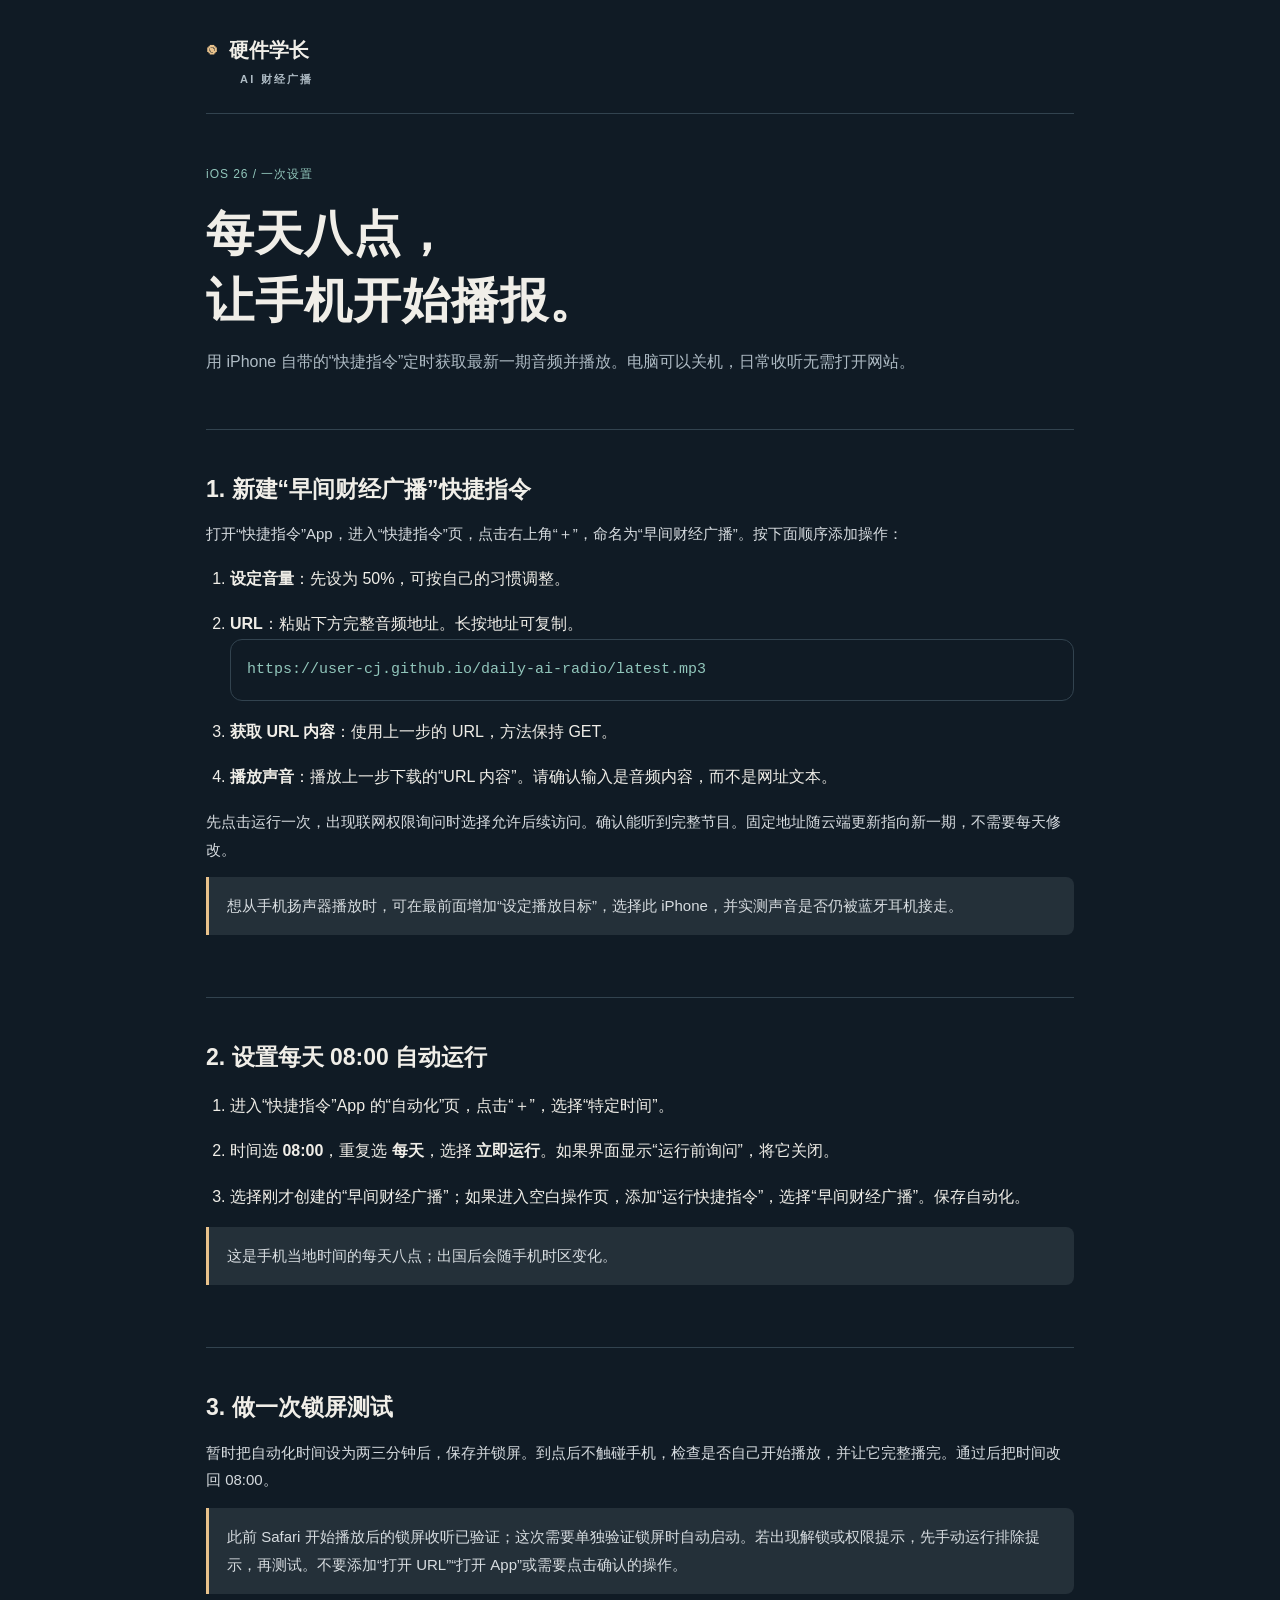
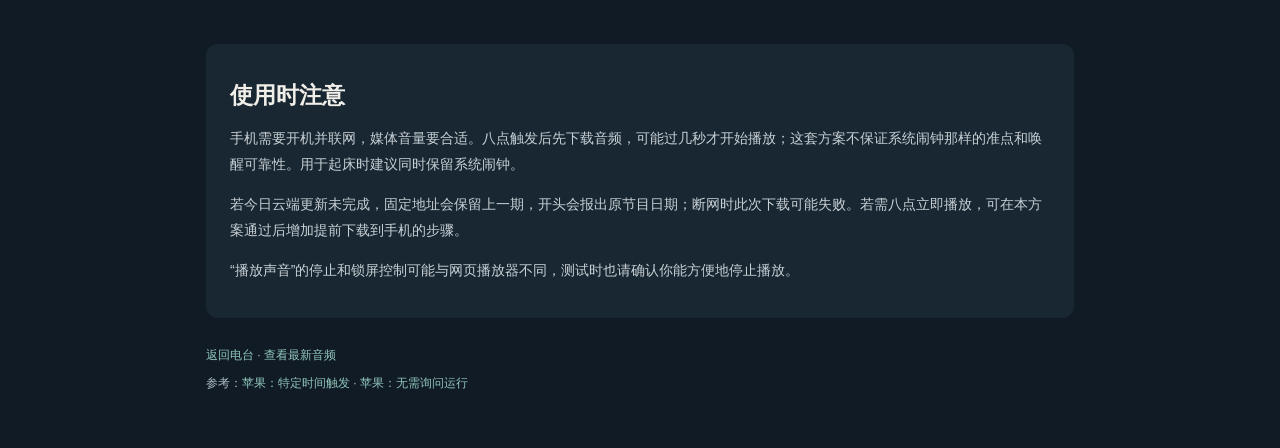
==== site/shortcuts.html @ 3b350118 "Add latest audio endpoint and iPhone daily playback setup" ====
<!doctype html>
<html lang="zh-CN">
<head><meta charset="utf-8"><meta name="viewport" content="width=device-width, initial-scale=1, viewport-fit=cover"><meta name="theme-color" content="#101b25"><title>每天八点自动播放 · 硬件学长</title><link rel="icon" href="icon.svg" type="image/svg+xml"><link rel="stylesheet" href="style.css"><style>ol{padding-left:1.5em}li{margin:16px 0}code{overflow-wrap:anywhere;color:var(--mint)}.address{display:block;padding:16px;border:1px solid var(--line);border-radius:12px;font-size:15px;user-select:all}h1{font-size:clamp(30px,6vw,48px)}article{margin-top:18px}</style></head>
<body><main>
<header><a class="brand" href="./"><span class="mark">◉</span> 硬件学长<span class="small">AI 财经广播</span></a></header>
<section class="hero"><div class="eyebrow">iOS 26 / 一次设置</div><h1>每天八点，<br>让手机开始播报。</h1><p class="lead">用 iPhone 自带的“快捷指令”定时获取最新一期音频并播放。电脑可以关机，日常收听无需打开网站。</p></section>
<article><h2>1. 新建“早间财经广播”快捷指令</h2><p>打开“快捷指令”App，进入“快捷指令”页，点击右上角“＋”，命名为“早间财经广播”。按下面顺序添加操作：</p>
<ol><li><b>设定音量</b>：先设为 50%，可按自己的习惯调整。</li><li><b>URL</b>：粘贴下方完整音频地址。长按地址可复制。<code class="address">https://user-cj.github.io/daily-ai-radio/latest.mp3</code></li><li><b>获取 URL 内容</b>：使用上一步的 URL，方法保持 GET。</li><li><b>播放声音</b>：播放上一步下载的“URL 内容”。请确认输入是音频内容，而不是网址文本。</li></ol>
<p>先点击运行一次，出现联网权限询问时选择允许后续访问。确认能听到完整节目。固定地址随云端更新指向新一期，不需要每天修改。</p><p>想从手机扬声器播放时，可在最前面增加“设定播放目标”，选择此 iPhone，并实测声音是否仍被蓝牙耳机接走。</p></article>
<article><h2>2. 设置每天 08:00 自动运行</h2><ol><li>进入“快捷指令”App 的“自动化”页，点击“＋”，选择“特定时间”。</li><li>时间选 <b>08:00</b>，重复选 <b>每天</b>，选择 <b>立即运行</b>。如果界面显示“运行前询问”，将它关闭。</li><li>选择刚才创建的“早间财经广播”；如果进入空白操作页，添加“运行快捷指令”，选择“早间财经广播”。保存自动化。</li></ol><p>这是手机当地时间的每天八点；出国后会随手机时区变化。</p></article>
<article><h2>3. 做一次锁屏测试</h2><p>暂时把自动化时间设为两三分钟后，保存并锁屏。到点后不触碰手机，检查是否自己开始播放，并让它完整播完。通过后把时间改回 08:00。</p><p>此前 Safari 开始播放后的锁屏收听已验证；这次需要单独验证锁屏时自动启动。若出现解锁或权限提示，先手动运行排除提示，再测试。不要添加“打开 URL”“打开 App”或需要点击确认的操作。</p></article>
<section class="coverage"><h2>使用时注意</h2><p>手机需要开机并联网，媒体音量要合适。八点触发后先下载音频，可能过几秒才开始播放；这套方案不保证系统闹钟那样的准点和唤醒可靠性。用于起床时建议同时保留系统闹钟。</p><p>若今日云端更新未完成，固定地址会保留上一期，开头会报出原节目日期；断网时此次下载可能失败。若需八点立即播放，可在本方案通过后增加提前下载到手机的步骤。</p><p>“播放声音”的停止和锁屏控制可能与网页播放器不同，测试时也请确认你能方便地停止播放。</p></section>
<footer><p><a href="./">返回电台</a> · <a href="latest.mp3">查看最新音频</a></p><p>参考：<a href="https://support.apple.com/zh-cn/guide/shortcuts/apd932ff833f/ios" target="_blank" rel="noopener noreferrer">苹果：特定时间触发</a> · <a href="https://support.apple.com/zh-cn/guide/shortcuts/apd602971e63/9.0/ios/26" target="_blank" rel="noopener noreferrer">苹果：无需询问运行</a></p></footer>
</main></body></html>
---- site/style.css ----
:root{color-scheme:dark;--bg:#101b25;--panel:#192733;--ink:#f0eee8;--muted:#aebbc4;--accent:#e8c28c;--line:#32434f;--mint:#91c6bb}*{box-sizing:border-box}body{margin:0;background:var(--bg);color:var(--ink);font-family:-apple-system,BlinkMacSystemFont,"Segoe UI","Microsoft YaHei",sans-serif;line-height:1.85}main{max-width:920px;margin:auto;padding:32px 26px 48px}header{display:flex;align-items:center;justify-content:space-between;gap:18px;padding-bottom:24px;border-bottom:1px solid var(--line)}a{color:var(--mint);text-decoration:none}a:hover{text-decoration:underline}.brand{color:var(--ink);font-size:20px;font-weight:700;white-space:nowrap}.mark{color:var(--accent);padding-right:7px}.small{display:block;font-size:11px;letter-spacing:.2em;color:var(--muted);padding-left:34px}.pill{font-size:12px;color:var(--accent);border:1px solid #756143;border-radius:20px;padding:4px 12px;white-space:nowrap}.hero{padding:49px 0 34px}.eyebrow{color:var(--mint);font-size:12px;letter-spacing:.08em;display:flex;justify-content:space-between;gap:10px}h1{font-size:clamp(32px,5.3vw,48px);line-height:1.4;letter-spacing:.02em;margin:14px 0 13px}h2{font-size:23px;line-height:1.5;margin:14px 0}.lead{color:var(--muted);margin:0}.player{border:1px solid #5f5745;border-radius:17px;background:linear-gradient(125deg,#283238,var(--panel));padding:26px}.player h2{font-size:30px;letter-spacing:.02em;margin:10px 0 0}#freshness{font-size:13px;color:var(--accent);margin:0 0 20px}.player audio{display:block;width:100%;margin-bottom:16px}.play-actions{display:flex;align-items:center;gap:22px;flex-wrap:wrap;font-size:13px}.play-actions label{margin-left:auto;color:var(--muted)}select{font:inherit;color:var(--ink);background:var(--bg);border:1px solid var(--line);padding:5px;border-radius:6px}.quiet{font-size:12px;color:var(--muted);margin:19px 0 0}.opening{padding:28px 2px 12px}.opening p,.coverage p{color:#c7d0d5}article{padding:28px 0 30px;border-top:1px solid var(--line)}article .eyebrow time{color:var(--muted);white-space:nowrap}article p{font-size:15px;color:#d7dce0;margin:14px 0}article p b{display:inline-block;min-width:72px;color:var(--accent);font-size:12px;letter-spacing:.09em;padding-right:12px}article p:last-of-type{padding:15px 18px;background:#243039;border-left:3px solid var(--accent);border-radius:0 8px 8px 0}.sources{display:flex;gap:10px 24px;flex-wrap:wrap;font-size:12px;margin-top:18px}.coverage{padding:20px 24px;background:var(--panel);border-radius:12px;margin-top:6px;font-size:14px}.archive{border-block:1px solid var(--line);margin-top:32px;padding:16px 0}summary{cursor:pointer;color:var(--accent)}.archive li{padding:5px}footer{font-size:12px;color:var(--muted);padding-top:20px}footer p{margin:6px 0}@media(max-width:550px){main{padding:22px 18px 30px}header{align-items:flex-start;gap:10px}.brand{font-size:18px}.pill{font-size:10px;padding:4px 8px}.hero{padding:32px 0 26px}.player{padding:20px 17px}.player h2{font-size:27px}.eyebrow{font-size:11px}h2{font-size:21px}article p{font-size:15px;line-height:1.9}.play-actions{gap:14px}.coverage{padding:17px}}
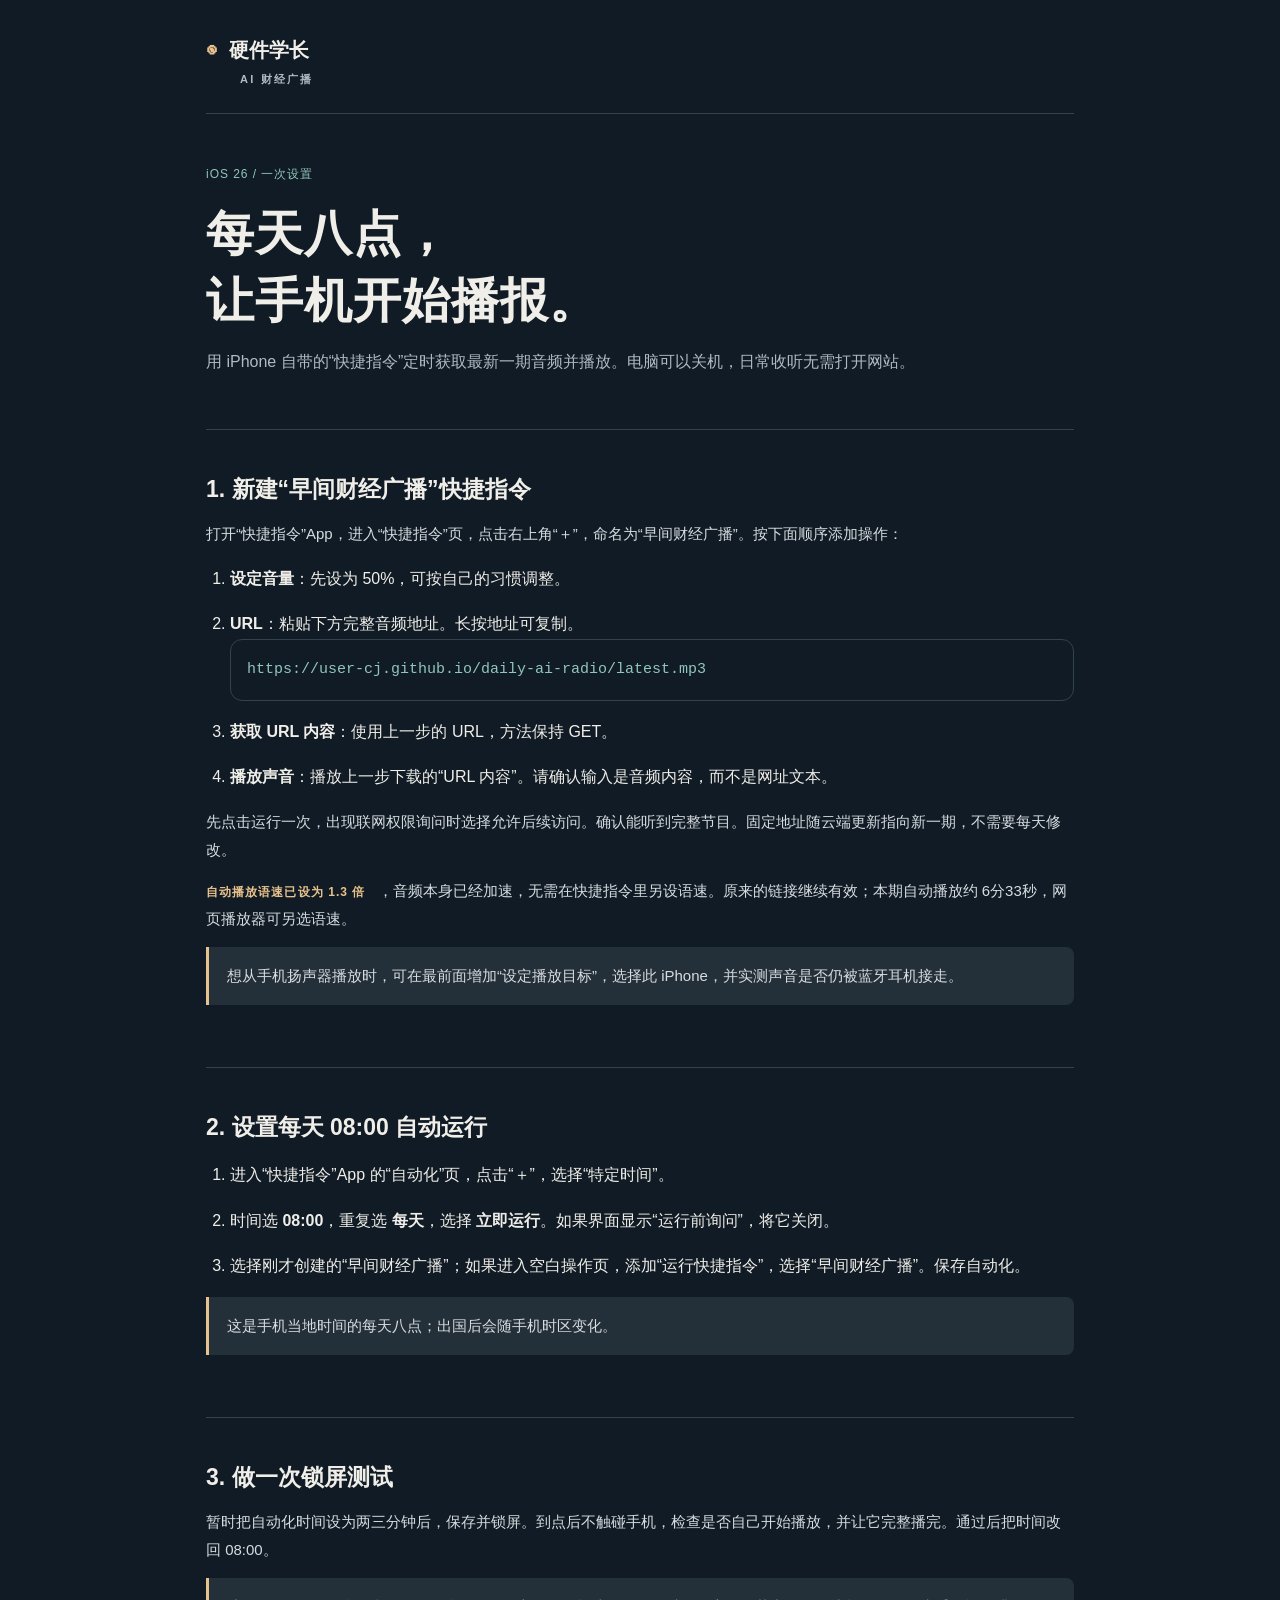
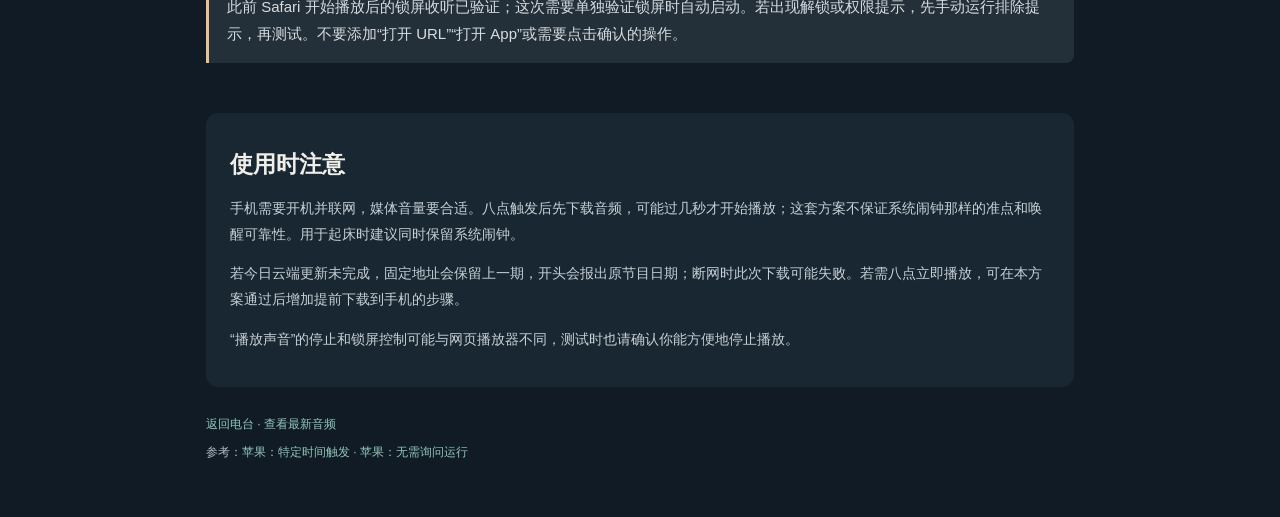
==== commit 8dbbaee1: "Use 1.3x audio for daily iPhone playback" ====
--- a/site/shortcuts.html
+++ b/site/shortcuts.html
@@ -6,7 +6,7 @@
 <section class="hero"><div class="eyebrow">iOS 26 / 一次设置</div><h1>每天八点，<br>让手机开始播报。</h1><p class="lead">用 iPhone 自带的“快捷指令”定时获取最新一期音频并播放。电脑可以关机，日常收听无需打开网站。</p></section>
 <article><h2>1. 新建“早间财经广播”快捷指令</h2><p>打开“快捷指令”App，进入“快捷指令”页，点击右上角“＋”，命名为“早间财经广播”。按下面顺序添加操作：</p>
 <ol><li><b>设定音量</b>：先设为 50%，可按自己的习惯调整。</li><li><b>URL</b>：粘贴下方完整音频地址。长按地址可复制。<code class="address">https://user-cj.github.io/daily-ai-radio/latest.mp3</code></li><li><b>获取 URL 内容</b>：使用上一步的 URL，方法保持 GET。</li><li><b>播放声音</b>：播放上一步下载的“URL 内容”。请确认输入是音频内容，而不是网址文本。</li></ol>
-<p>先点击运行一次，出现联网权限询问时选择允许后续访问。确认能听到完整节目。固定地址随云端更新指向新一期，不需要每天修改。</p><p>想从手机扬声器播放时，可在最前面增加“设定播放目标”，选择此 iPhone，并实测声音是否仍被蓝牙耳机接走。</p></article>
+<p>先点击运行一次，出现联网权限询问时选择允许后续访问。确认能听到完整节目。固定地址随云端更新指向新一期，不需要每天修改。</p><p><b>自动播放语速已设为 1.3 倍</b>，音频本身已经加速，无需在快捷指令里另设语速。原来的链接继续有效；本期自动播放约 6分33秒，网页播放器可另选语速。</p><p>想从手机扬声器播放时，可在最前面增加“设定播放目标”，选择此 iPhone，并实测声音是否仍被蓝牙耳机接走。</p></article>
 <article><h2>2. 设置每天 08:00 自动运行</h2><ol><li>进入“快捷指令”App 的“自动化”页，点击“＋”，选择“特定时间”。</li><li>时间选 <b>08:00</b>，重复选 <b>每天</b>，选择 <b>立即运行</b>。如果界面显示“运行前询问”，将它关闭。</li><li>选择刚才创建的“早间财经广播”；如果进入空白操作页，添加“运行快捷指令”，选择“早间财经广播”。保存自动化。</li></ol><p>这是手机当地时间的每天八点；出国后会随手机时区变化。</p></article>
 <article><h2>3. 做一次锁屏测试</h2><p>暂时把自动化时间设为两三分钟后，保存并锁屏。到点后不触碰手机，检查是否自己开始播放，并让它完整播完。通过后把时间改回 08:00。</p><p>此前 Safari 开始播放后的锁屏收听已验证；这次需要单独验证锁屏时自动启动。若出现解锁或权限提示，先手动运行排除提示，再测试。不要添加“打开 URL”“打开 App”或需要点击确认的操作。</p></article>
 <section class="coverage"><h2>使用时注意</h2><p>手机需要开机并联网，媒体音量要合适。八点触发后先下载音频，可能过几秒才开始播放；这套方案不保证系统闹钟那样的准点和唤醒可靠性。用于起床时建议同时保留系统闹钟。</p><p>若今日云端更新未完成，固定地址会保留上一期，开头会报出原节目日期；断网时此次下载可能失败。若需八点立即播放，可在本方案通过后增加提前下载到手机的步骤。</p><p>“播放声音”的停止和锁屏控制可能与网页播放器不同，测试时也请确认你能方便地停止播放。</p></section>
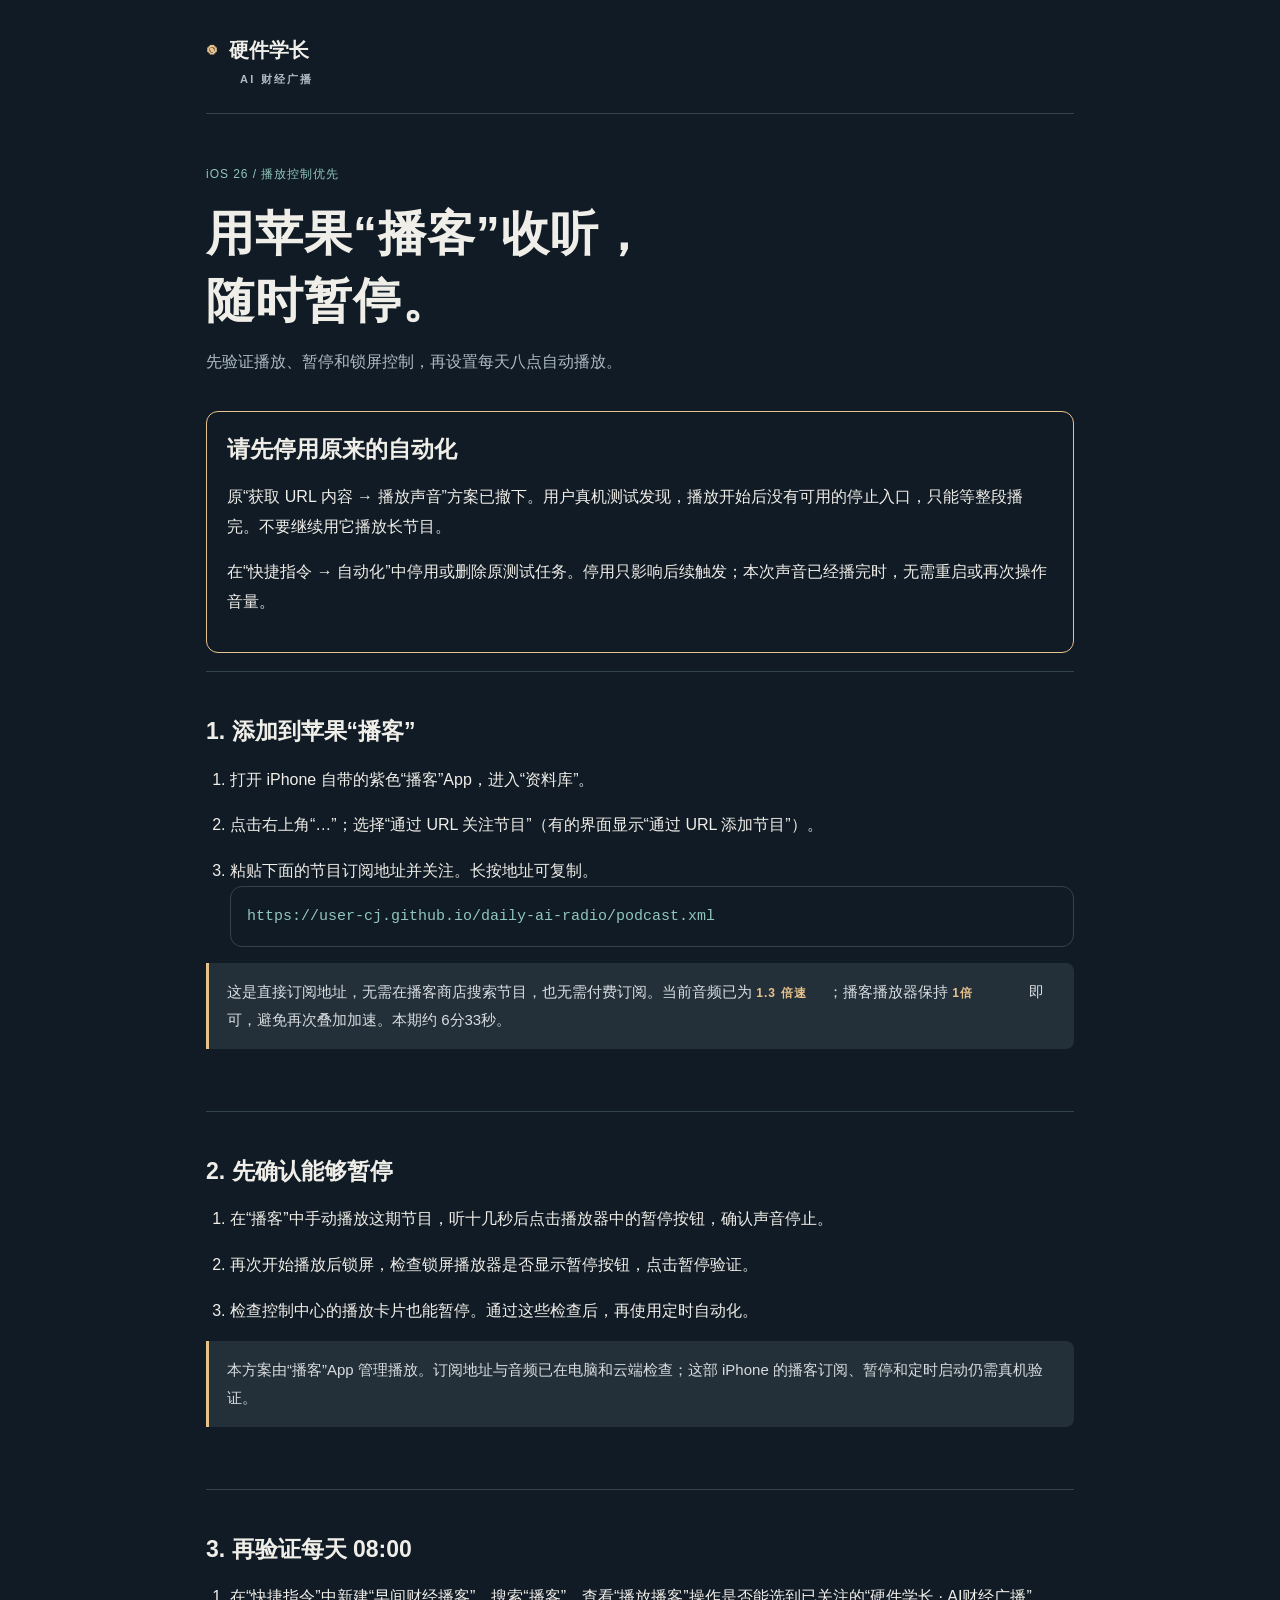
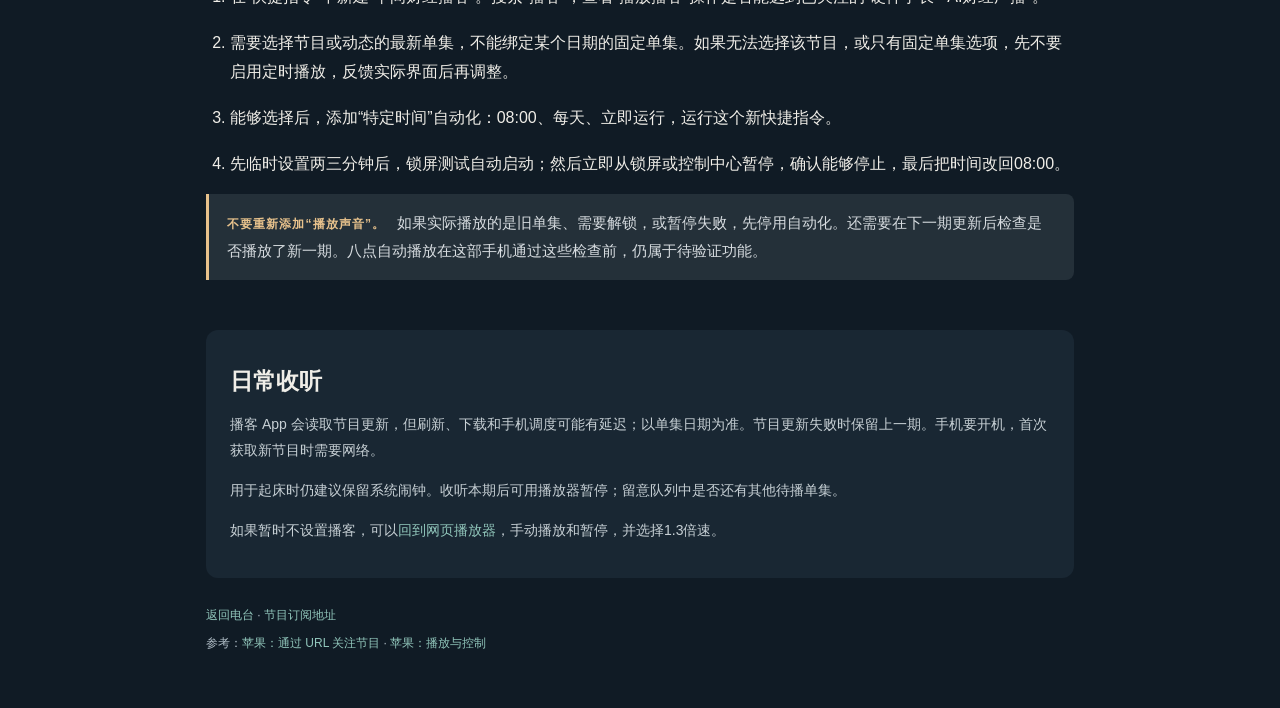
==== commit 8fe683c8: "Add podcast feed and withdraw uncontrolled shortcut playback" ====
--- a/site/shortcuts.html
+++ b/site/shortcuts.html
@@ -1,14 +1,13 @@
 <!doctype html>
 <html lang="zh-CN">
-<head><meta charset="utf-8"><meta name="viewport" content="width=device-width, initial-scale=1, viewport-fit=cover"><meta name="theme-color" content="#101b25"><title>每天八点自动播放 · 硬件学长</title><link rel="icon" href="icon.svg" type="image/svg+xml"><link rel="stylesheet" href="style.css"><style>ol{padding-left:1.5em}li{margin:16px 0}code{overflow-wrap:anywhere;color:var(--mint)}.address{display:block;padding:16px;border:1px solid var(--line);border-radius:12px;font-size:15px;user-select:all}h1{font-size:clamp(30px,6vw,48px)}article{margin-top:18px}</style></head>
+<head><meta charset="utf-8"><meta name="viewport" content="width=device-width, initial-scale=1, viewport-fit=cover"><meta name="theme-color" content="#101b25"><title>苹果播客收听与暂停 · 硬件学长</title><link rel="icon" href="icon.svg" type="image/svg+xml"><link rel="stylesheet" href="style.css"><style>ol{padding-left:1.5em}li{margin:16px 0}code{overflow-wrap:anywhere;color:var(--mint)}.address{display:block;padding:16px;border:1px solid var(--line);border-radius:12px;font-size:15px;user-select:all}h1{font-size:clamp(30px,6vw,48px)}article{margin-top:18px}.notice{border:1px solid var(--accent);padding:20px;border-radius:12px}.notice h2{margin-top:0}</style></head>
 <body><main>
 <header><a class="brand" href="./"><span class="mark">◉</span> 硬件学长<span class="small">AI 财经广播</span></a></header>
-<section class="hero"><div class="eyebrow">iOS 26 / 一次设置</div><h1>每天八点，<br>让手机开始播报。</h1><p class="lead">用 iPhone 自带的“快捷指令”定时获取最新一期音频并播放。电脑可以关机，日常收听无需打开网站。</p></section>
-<article><h2>1. 新建“早间财经广播”快捷指令</h2><p>打开“快捷指令”App，进入“快捷指令”页，点击右上角“＋”，命名为“早间财经广播”。按下面顺序添加操作：</p>
-<ol><li><b>设定音量</b>：先设为 50%，可按自己的习惯调整。</li><li><b>URL</b>：粘贴下方完整音频地址。长按地址可复制。<code class="address">https://user-cj.github.io/daily-ai-radio/latest.mp3</code></li><li><b>获取 URL 内容</b>：使用上一步的 URL，方法保持 GET。</li><li><b>播放声音</b>：播放上一步下载的“URL 内容”。请确认输入是音频内容，而不是网址文本。</li></ol>
-<p>先点击运行一次，出现联网权限询问时选择允许后续访问。确认能听到完整节目。固定地址随云端更新指向新一期，不需要每天修改。</p><p><b>自动播放语速已设为 1.3 倍</b>，音频本身已经加速，无需在快捷指令里另设语速。原来的链接继续有效；本期自动播放约 6分33秒，网页播放器可另选语速。</p><p>想从手机扬声器播放时，可在最前面增加“设定播放目标”，选择此 iPhone，并实测声音是否仍被蓝牙耳机接走。</p></article>
-<article><h2>2. 设置每天 08:00 自动运行</h2><ol><li>进入“快捷指令”App 的“自动化”页，点击“＋”，选择“特定时间”。</li><li>时间选 <b>08:00</b>，重复选 <b>每天</b>，选择 <b>立即运行</b>。如果界面显示“运行前询问”，将它关闭。</li><li>选择刚才创建的“早间财经广播”；如果进入空白操作页，添加“运行快捷指令”，选择“早间财经广播”。保存自动化。</li></ol><p>这是手机当地时间的每天八点；出国后会随手机时区变化。</p></article>
-<article><h2>3. 做一次锁屏测试</h2><p>暂时把自动化时间设为两三分钟后，保存并锁屏。到点后不触碰手机，检查是否自己开始播放，并让它完整播完。通过后把时间改回 08:00。</p><p>此前 Safari 开始播放后的锁屏收听已验证；这次需要单独验证锁屏时自动启动。若出现解锁或权限提示，先手动运行排除提示，再测试。不要添加“打开 URL”“打开 App”或需要点击确认的操作。</p></article>
-<section class="coverage"><h2>使用时注意</h2><p>手机需要开机并联网，媒体音量要合适。八点触发后先下载音频，可能过几秒才开始播放；这套方案不保证系统闹钟那样的准点和唤醒可靠性。用于起床时建议同时保留系统闹钟。</p><p>若今日云端更新未完成，固定地址会保留上一期，开头会报出原节目日期；断网时此次下载可能失败。若需八点立即播放，可在本方案通过后增加提前下载到手机的步骤。</p><p>“播放声音”的停止和锁屏控制可能与网页播放器不同，测试时也请确认你能方便地停止播放。</p></section>
-<footer><p><a href="./">返回电台</a> · <a href="latest.mp3">查看最新音频</a></p><p>参考：<a href="https://support.apple.com/zh-cn/guide/shortcuts/apd932ff833f/ios" target="_blank" rel="noopener noreferrer">苹果：特定时间触发</a> · <a href="https://support.apple.com/zh-cn/guide/shortcuts/apd602971e63/9.0/ios/26" target="_blank" rel="noopener noreferrer">苹果：无需询问运行</a></p></footer>
+<section class="hero"><div class="eyebrow">iOS 26 / 播放控制优先</div><h1>用苹果“播客”收听，<br>随时暂停。</h1><p class="lead">先验证播放、暂停和锁屏控制，再设置每天八点自动播放。</p></section>
+<section class="notice"><h2>请先停用原来的自动化</h2><p>原“获取 URL 内容 → 播放声音”方案已撤下。用户真机测试发现，播放开始后没有可用的停止入口，只能等整段播完。不要继续用它播放长节目。</p><p>在“快捷指令 → 自动化”中停用或删除原测试任务。停用只影响后续触发；本次声音已经播完时，无需重启或再次操作音量。</p></section>
+<article><h2>1. 添加到苹果“播客”</h2><ol><li>打开 iPhone 自带的紫色“播客”App，进入“资料库”。</li><li>点击右上角“…”；选择“通过 URL 关注节目”（有的界面显示“通过 URL 添加节目”）。</li><li>粘贴下面的节目订阅地址并关注。长按地址可复制。<code class="address">https://user-cj.github.io/daily-ai-radio/podcast.xml</code></li></ol><p>这是直接订阅地址，无需在播客商店搜索节目，也无需付费订阅。当前音频已为 <b>1.3 倍速</b>；播客播放器保持 <b>1倍</b> 即可，避免再次叠加加速。本期约 6分33秒。</p></article>
+<article><h2>2. 先确认能够暂停</h2><ol><li>在“播客”中手动播放这期节目，听十几秒后点击播放器中的暂停按钮，确认声音停止。</li><li>再次开始播放后锁屏，检查锁屏播放器是否显示暂停按钮，点击暂停验证。</li><li>检查控制中心的播放卡片也能暂停。通过这些检查后，再使用定时自动化。</li></ol><p>本方案由“播客”App 管理播放。订阅地址与音频已在电脑和云端检查；这部 iPhone 的播客订阅、暂停和定时启动仍需真机验证。</p></article>
+<article><h2>3. 再验证每天 08:00</h2><ol><li>在“快捷指令”中新建“早间财经播客”。搜索“播客”，查看“播放播客”操作是否能选到已关注的“硬件学长 · AI财经广播”。</li><li>需要选择节目或动态的最新单集，不能绑定某个日期的固定单集。如果无法选择该节目，或只有固定单集选项，先不要启用定时播放，反馈实际界面后再调整。</li><li>能够选择后，添加“特定时间”自动化：08:00、每天、立即运行，运行这个新快捷指令。</li><li>先临时设置两三分钟后，锁屏测试自动启动；然后立即从锁屏或控制中心暂停，确认能够停止，最后把时间改回08:00。</li></ol><p><b>不要重新添加“播放声音”。</b>如果实际播放的是旧单集、需要解锁，或暂停失败，先停用自动化。还需要在下一期更新后检查是否播放了新一期。八点自动播放在这部手机通过这些检查前，仍属于待验证功能。</p></article>
+<section class="coverage"><h2>日常收听</h2><p>播客 App 会读取节目更新，但刷新、下载和手机调度可能有延迟；以单集日期为准。节目更新失败时保留上一期。手机要开机，首次获取新节目时需要网络。</p><p>用于起床时仍建议保留系统闹钟。收听本期后可用播放器暂停；留意队列中是否还有其他待播单集。</p><p>如果暂时不设置播客，可以<a href="./">回到网页播放器</a>，手动播放和暂停，并选择1.3倍速。</p></section>
+<footer><p><a href="./">返回电台</a> · <a href="podcast.xml">节目订阅地址</a></p><p>参考：<a href="https://podcasters.apple.com/zh-cn/support/5108-how-apple-podcasts-distributes-your-shows-to-listeners" target="_blank" rel="noopener noreferrer">苹果：通过 URL 关注节目</a> · <a href="https://support.apple.com/zh-cn/118668" target="_blank" rel="noopener noreferrer">苹果：播放与控制</a></p></footer>
 </main></body></html>
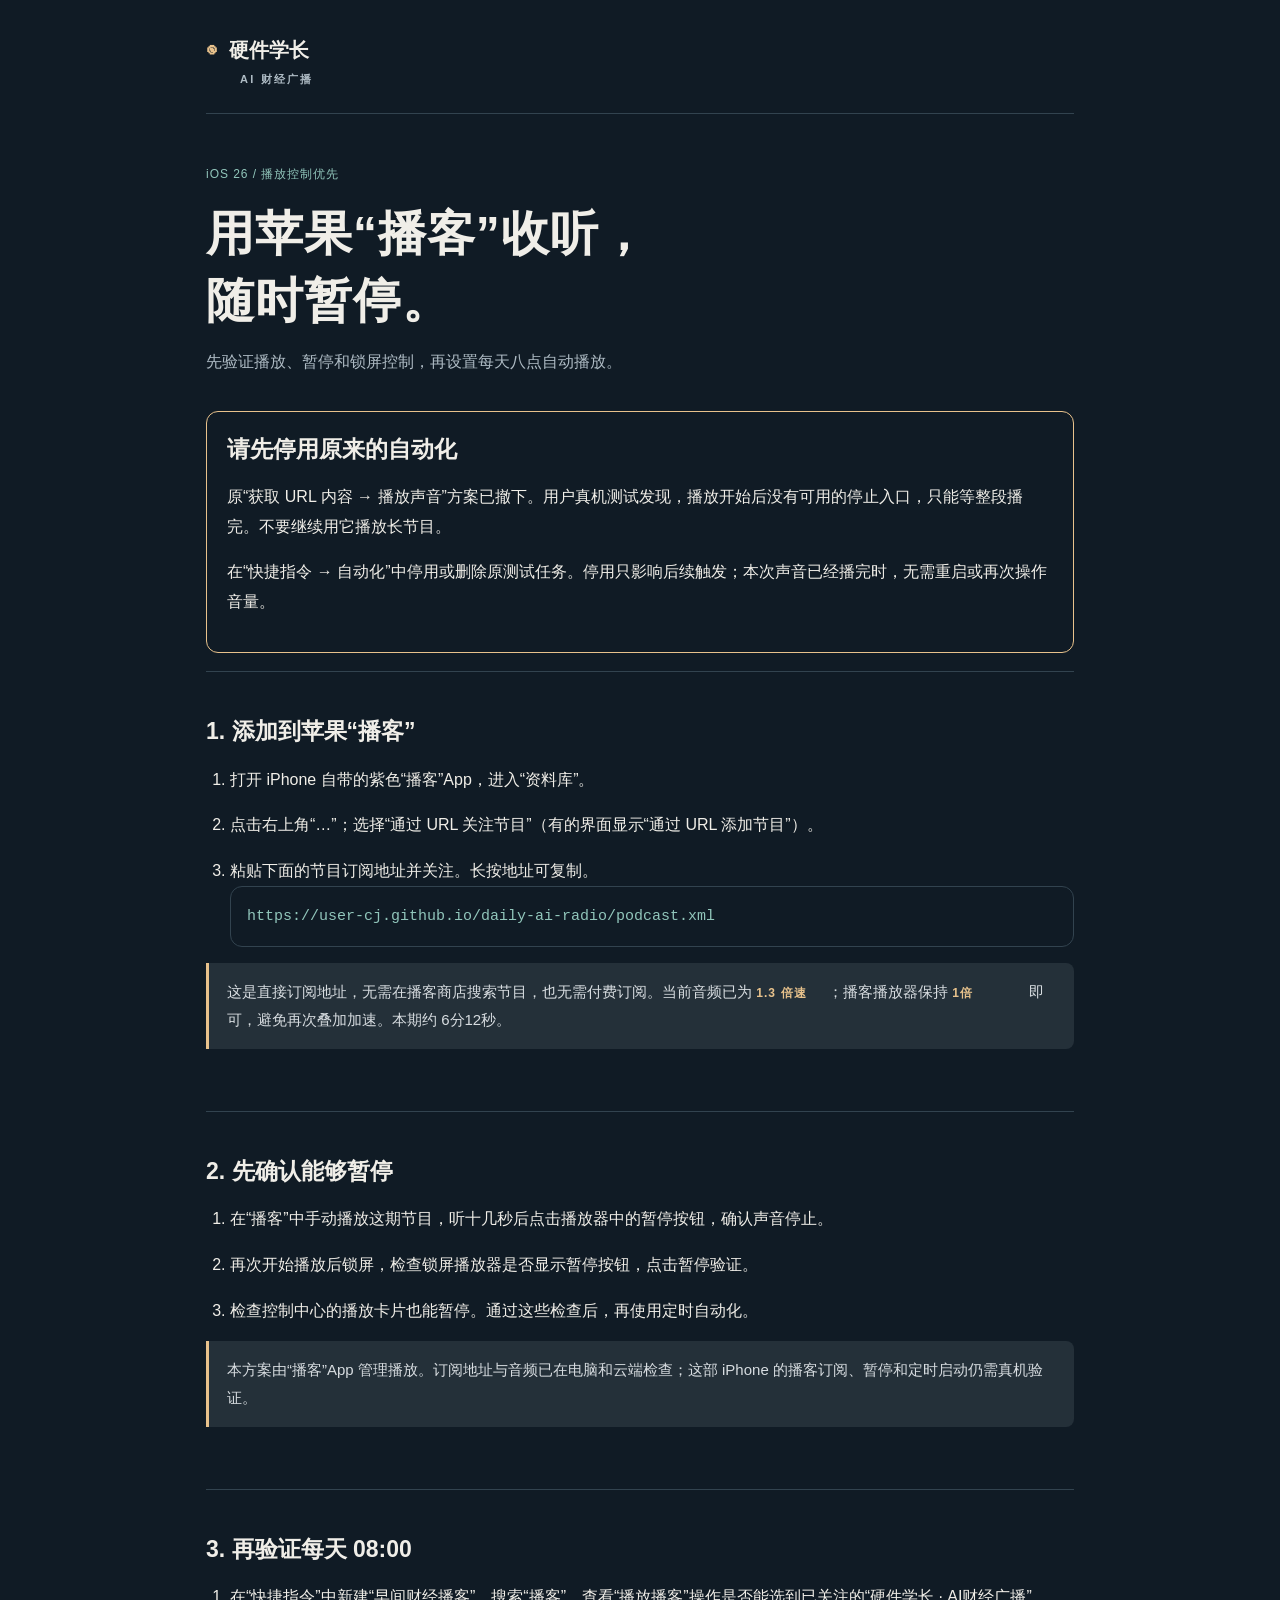
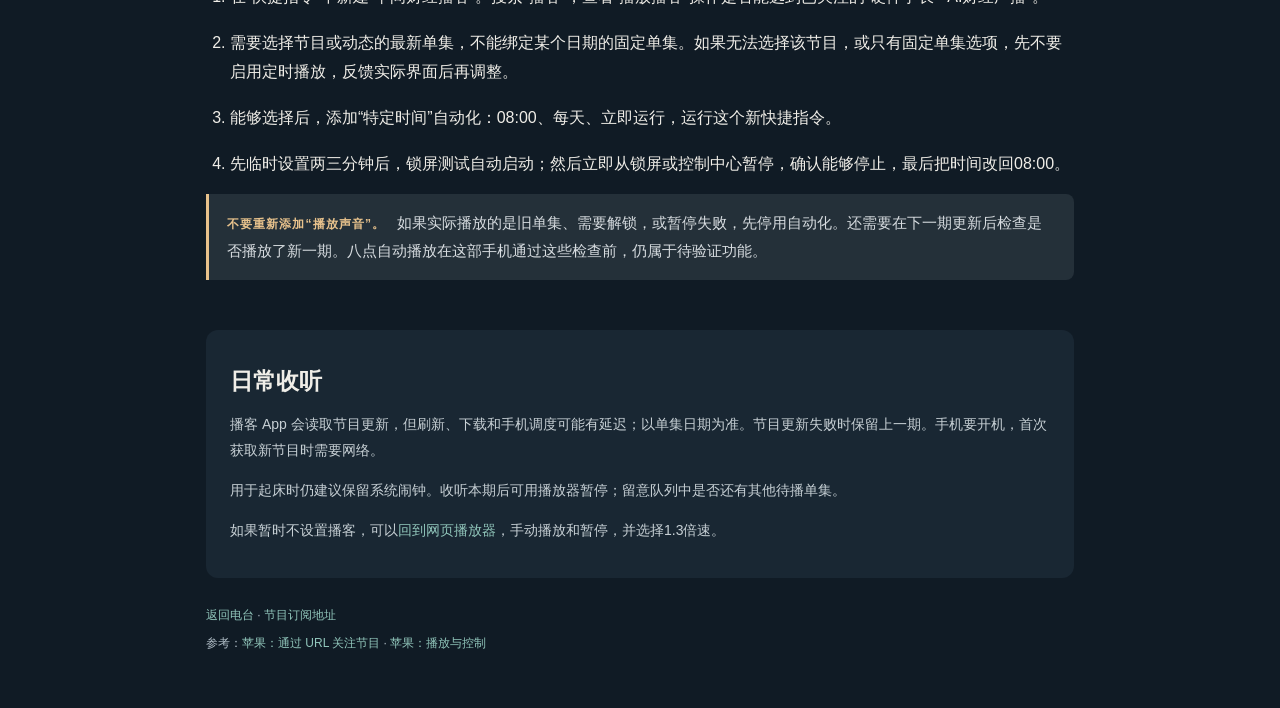
==== commit ce982eaf: "Update radio edition and status" ====
--- a/site/shortcuts.html
+++ b/site/shortcuts.html
@@ -5,7 +5,7 @@
 <header><a class="brand" href="./"><span class="mark">◉</span> 硬件学长<span class="small">AI 财经广播</span></a></header>
 <section class="hero"><div class="eyebrow">iOS 26 / 播放控制优先</div><h1>用苹果“播客”收听，<br>随时暂停。</h1><p class="lead">先验证播放、暂停和锁屏控制，再设置每天八点自动播放。</p></section>
 <section class="notice"><h2>请先停用原来的自动化</h2><p>原“获取 URL 内容 → 播放声音”方案已撤下。用户真机测试发现，播放开始后没有可用的停止入口，只能等整段播完。不要继续用它播放长节目。</p><p>在“快捷指令 → 自动化”中停用或删除原测试任务。停用只影响后续触发；本次声音已经播完时，无需重启或再次操作音量。</p></section>
-<article><h2>1. 添加到苹果“播客”</h2><ol><li>打开 iPhone 自带的紫色“播客”App，进入“资料库”。</li><li>点击右上角“…”；选择“通过 URL 关注节目”（有的界面显示“通过 URL 添加节目”）。</li><li>粘贴下面的节目订阅地址并关注。长按地址可复制。<code class="address">https://user-cj.github.io/daily-ai-radio/podcast.xml</code></li></ol><p>这是直接订阅地址，无需在播客商店搜索节目，也无需付费订阅。当前音频已为 <b>1.3 倍速</b>；播客播放器保持 <b>1倍</b> 即可，避免再次叠加加速。本期约 6分33秒。</p></article>
+<article><h2>1. 添加到苹果“播客”</h2><ol><li>打开 iPhone 自带的紫色“播客”App，进入“资料库”。</li><li>点击右上角“…”；选择“通过 URL 关注节目”（有的界面显示“通过 URL 添加节目”）。</li><li>粘贴下面的节目订阅地址并关注。长按地址可复制。<code class="address">https://user-cj.github.io/daily-ai-radio/podcast.xml</code></li></ol><p>这是直接订阅地址，无需在播客商店搜索节目，也无需付费订阅。当前音频已为 <b>1.3 倍速</b>；播客播放器保持 <b>1倍</b> 即可，避免再次叠加加速。本期约 6分12秒。</p></article>
 <article><h2>2. 先确认能够暂停</h2><ol><li>在“播客”中手动播放这期节目，听十几秒后点击播放器中的暂停按钮，确认声音停止。</li><li>再次开始播放后锁屏，检查锁屏播放器是否显示暂停按钮，点击暂停验证。</li><li>检查控制中心的播放卡片也能暂停。通过这些检查后，再使用定时自动化。</li></ol><p>本方案由“播客”App 管理播放。订阅地址与音频已在电脑和云端检查；这部 iPhone 的播客订阅、暂停和定时启动仍需真机验证。</p></article>
 <article><h2>3. 再验证每天 08:00</h2><ol><li>在“快捷指令”中新建“早间财经播客”。搜索“播客”，查看“播放播客”操作是否能选到已关注的“硬件学长 · AI财经广播”。</li><li>需要选择节目或动态的最新单集，不能绑定某个日期的固定单集。如果无法选择该节目，或只有固定单集选项，先不要启用定时播放，反馈实际界面后再调整。</li><li>能够选择后，添加“特定时间”自动化：08:00、每天、立即运行，运行这个新快捷指令。</li><li>先临时设置两三分钟后，锁屏测试自动启动；然后立即从锁屏或控制中心暂停，确认能够停止，最后把时间改回08:00。</li></ol><p><b>不要重新添加“播放声音”。</b>如果实际播放的是旧单集、需要解锁，或暂停失败，先停用自动化。还需要在下一期更新后检查是否播放了新一期。八点自动播放在这部手机通过这些检查前，仍属于待验证功能。</p></article>
 <section class="coverage"><h2>日常收听</h2><p>播客 App 会读取节目更新，但刷新、下载和手机调度可能有延迟；以单集日期为准。节目更新失败时保留上一期。手机要开机，首次获取新节目时需要网络。</p><p>用于起床时仍建议保留系统闹钟。收听本期后可用播放器暂停；留意队列中是否还有其他待播单集。</p><p>如果暂时不设置播客，可以<a href="./">回到网页播放器</a>，手动播放和暂停，并选择1.3倍速。</p></section>
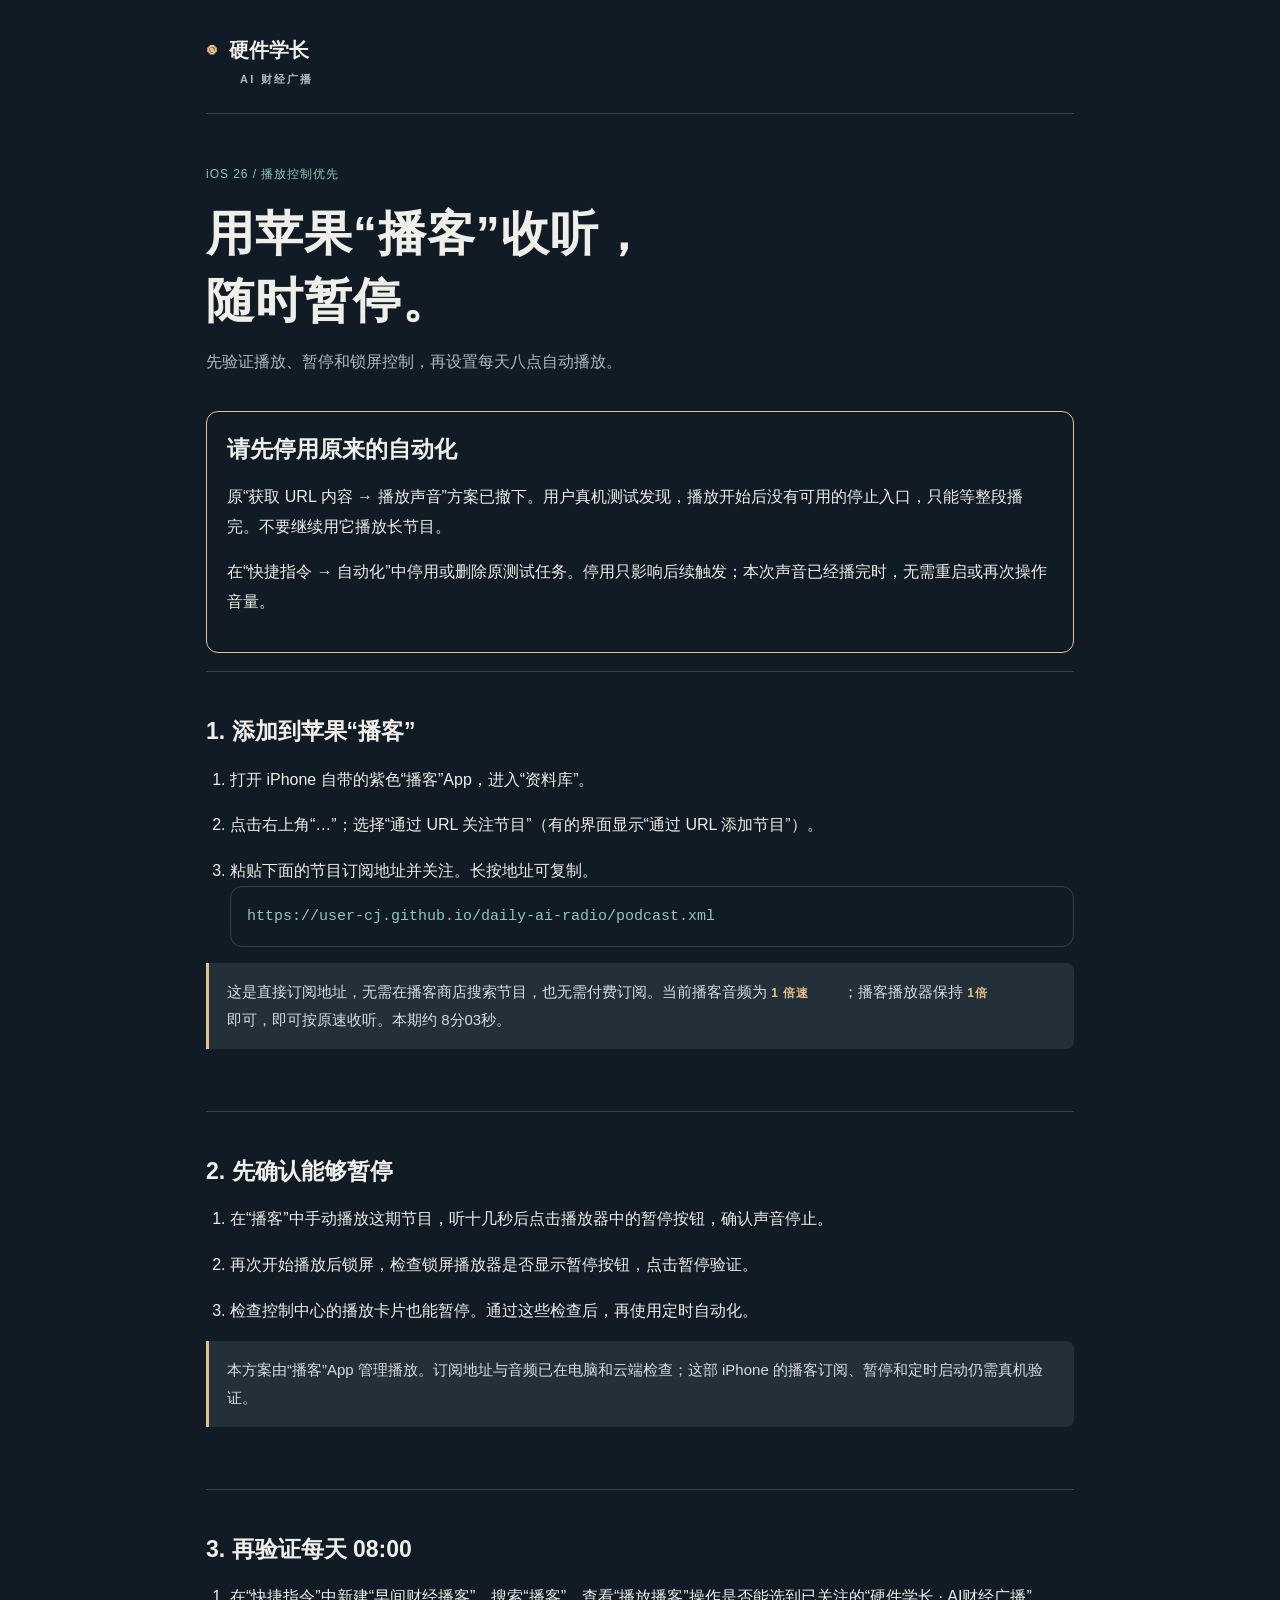
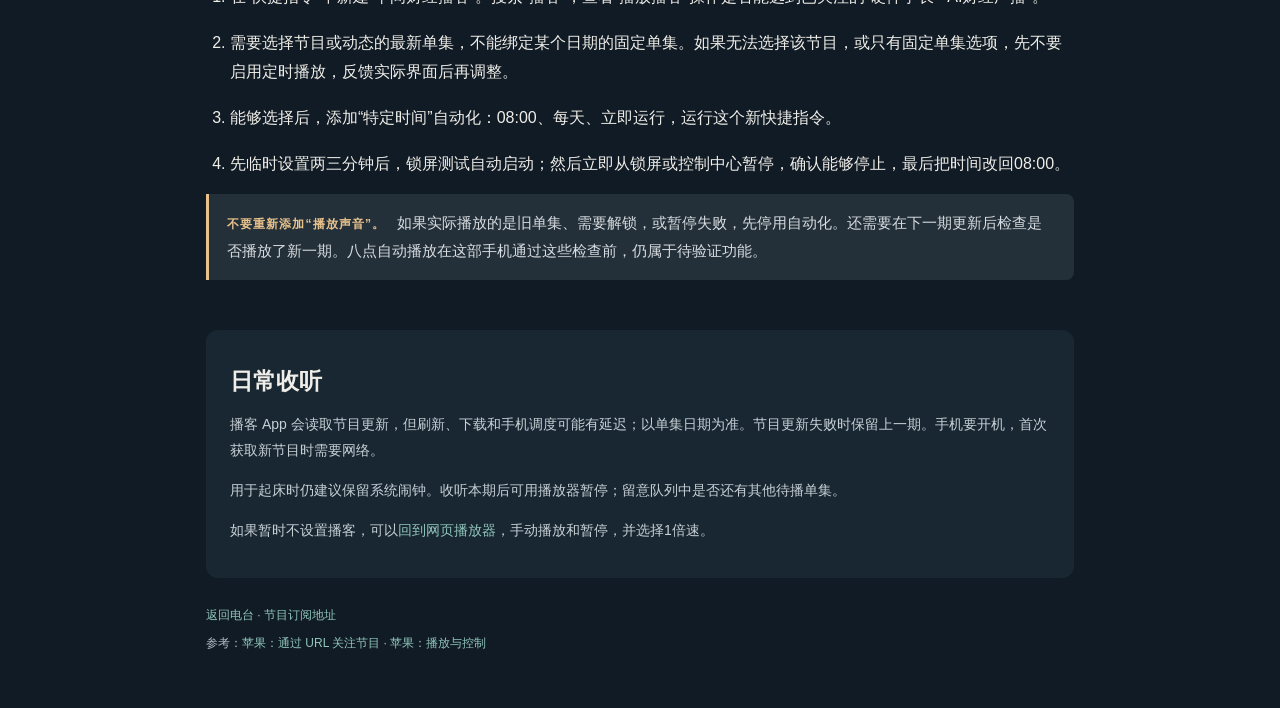
==== commit 5643eaef: "Use original-speed audio for current and future podcast episodes" ====
--- a/site/shortcuts.html
+++ b/site/shortcuts.html
@@ -5,9 +5,9 @@
 <header><a class="brand" href="./"><span class="mark">◉</span> 硬件学长<span class="small">AI 财经广播</span></a></header>
 <section class="hero"><div class="eyebrow">iOS 26 / 播放控制优先</div><h1>用苹果“播客”收听，<br>随时暂停。</h1><p class="lead">先验证播放、暂停和锁屏控制，再设置每天八点自动播放。</p></section>
 <section class="notice"><h2>请先停用原来的自动化</h2><p>原“获取 URL 内容 → 播放声音”方案已撤下。用户真机测试发现，播放开始后没有可用的停止入口，只能等整段播完。不要继续用它播放长节目。</p><p>在“快捷指令 → 自动化”中停用或删除原测试任务。停用只影响后续触发；本次声音已经播完时，无需重启或再次操作音量。</p></section>
-<article><h2>1. 添加到苹果“播客”</h2><ol><li>打开 iPhone 自带的紫色“播客”App，进入“资料库”。</li><li>点击右上角“…”；选择“通过 URL 关注节目”（有的界面显示“通过 URL 添加节目”）。</li><li>粘贴下面的节目订阅地址并关注。长按地址可复制。<code class="address">https://user-cj.github.io/daily-ai-radio/podcast.xml</code></li></ol><p>这是直接订阅地址，无需在播客商店搜索节目，也无需付费订阅。当前音频已为 <b>1.3 倍速</b>；播客播放器保持 <b>1倍</b> 即可，避免再次叠加加速。本期约 6分12秒。</p></article>
+<article><h2>1. 添加到苹果“播客”</h2><ol><li>打开 iPhone 自带的紫色“播客”App，进入“资料库”。</li><li>点击右上角“…”；选择“通过 URL 关注节目”（有的界面显示“通过 URL 添加节目”）。</li><li>粘贴下面的节目订阅地址并关注。长按地址可复制。<code class="address">https://user-cj.github.io/daily-ai-radio/podcast.xml</code></li></ol><p>这是直接订阅地址，无需在播客商店搜索节目，也无需付费订阅。当前播客音频为 <b>1 倍速</b>；播客播放器保持 <b>1倍</b> 即可，即可按原速收听。本期约 8分03秒。</p></article>
 <article><h2>2. 先确认能够暂停</h2><ol><li>在“播客”中手动播放这期节目，听十几秒后点击播放器中的暂停按钮，确认声音停止。</li><li>再次开始播放后锁屏，检查锁屏播放器是否显示暂停按钮，点击暂停验证。</li><li>检查控制中心的播放卡片也能暂停。通过这些检查后，再使用定时自动化。</li></ol><p>本方案由“播客”App 管理播放。订阅地址与音频已在电脑和云端检查；这部 iPhone 的播客订阅、暂停和定时启动仍需真机验证。</p></article>
 <article><h2>3. 再验证每天 08:00</h2><ol><li>在“快捷指令”中新建“早间财经播客”。搜索“播客”，查看“播放播客”操作是否能选到已关注的“硬件学长 · AI财经广播”。</li><li>需要选择节目或动态的最新单集，不能绑定某个日期的固定单集。如果无法选择该节目，或只有固定单集选项，先不要启用定时播放，反馈实际界面后再调整。</li><li>能够选择后，添加“特定时间”自动化：08:00、每天、立即运行，运行这个新快捷指令。</li><li>先临时设置两三分钟后，锁屏测试自动启动；然后立即从锁屏或控制中心暂停，确认能够停止，最后把时间改回08:00。</li></ol><p><b>不要重新添加“播放声音”。</b>如果实际播放的是旧单集、需要解锁，或暂停失败，先停用自动化。还需要在下一期更新后检查是否播放了新一期。八点自动播放在这部手机通过这些检查前，仍属于待验证功能。</p></article>
-<section class="coverage"><h2>日常收听</h2><p>播客 App 会读取节目更新，但刷新、下载和手机调度可能有延迟；以单集日期为准。节目更新失败时保留上一期。手机要开机，首次获取新节目时需要网络。</p><p>用于起床时仍建议保留系统闹钟。收听本期后可用播放器暂停；留意队列中是否还有其他待播单集。</p><p>如果暂时不设置播客，可以<a href="./">回到网页播放器</a>，手动播放和暂停，并选择1.3倍速。</p></section>
+<section class="coverage"><h2>日常收听</h2><p>播客 App 会读取节目更新，但刷新、下载和手机调度可能有延迟；以单集日期为准。节目更新失败时保留上一期。手机要开机，首次获取新节目时需要网络。</p><p>用于起床时仍建议保留系统闹钟。收听本期后可用播放器暂停；留意队列中是否还有其他待播单集。</p><p>如果暂时不设置播客，可以<a href="./">回到网页播放器</a>，手动播放和暂停，并选择1倍速。</p></section>
 <footer><p><a href="./">返回电台</a> · <a href="podcast.xml">节目订阅地址</a></p><p>参考：<a href="https://podcasters.apple.com/zh-cn/support/5108-how-apple-podcasts-distributes-your-shows-to-listeners" target="_blank" rel="noopener noreferrer">苹果：通过 URL 关注节目</a> · <a href="https://support.apple.com/zh-cn/118668" target="_blank" rel="noopener noreferrer">苹果：播放与控制</a></p></footer>
 </main></body></html>
